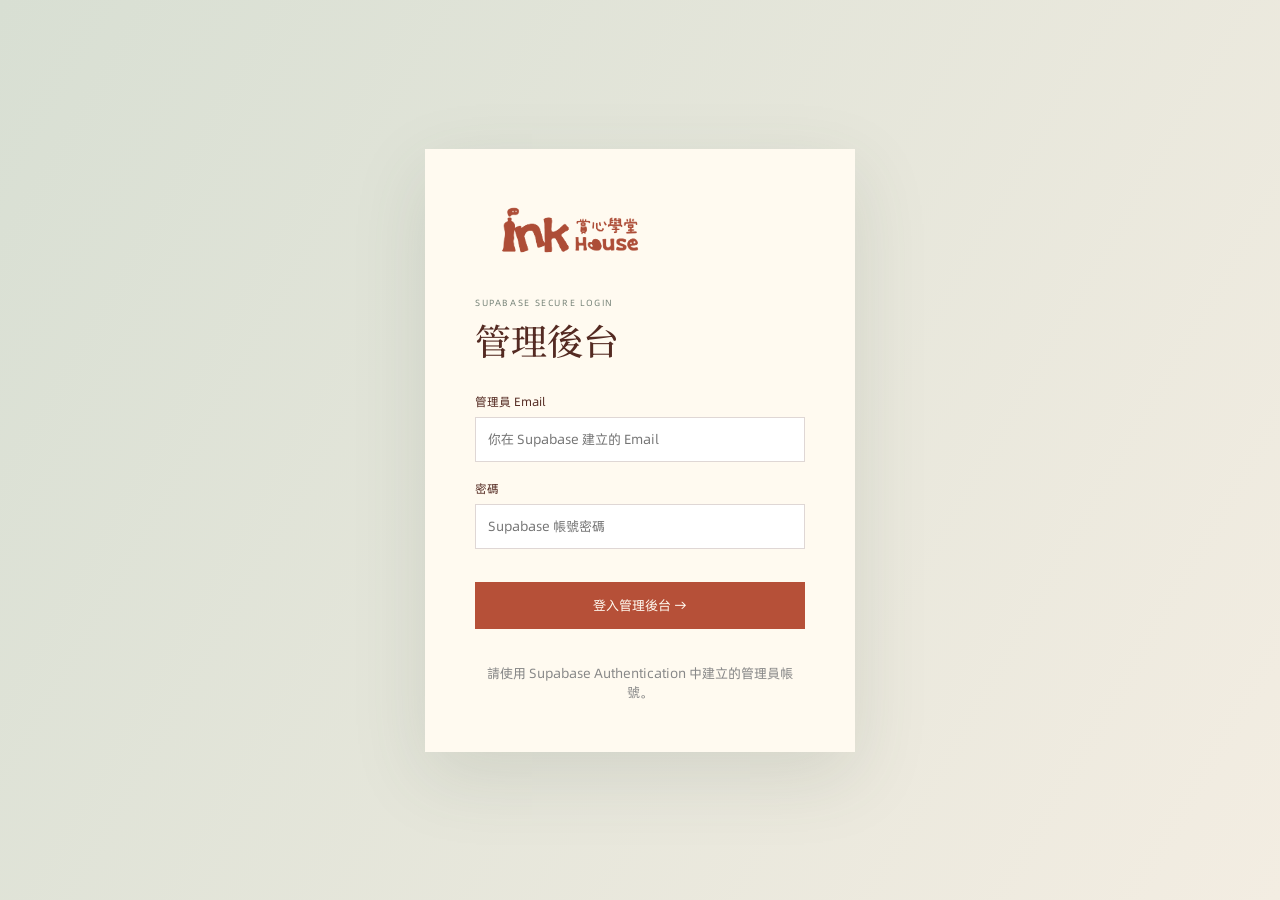
==== admin.html @ 8b14c0f1 "Build Ink House course website" ====
<!doctype html><html lang="zh-Hant"><head><meta charset="UTF-8"><meta name="viewport" content="width=device-width,initial-scale=1"><title>INK HOUSE｜管理後台</title><link href="https://fonts.googleapis.com/css2?family=Noto+Sans+TC:wght@300;400;500;600&family=Noto+Serif+TC:wght@500;600&display=swap" rel="stylesheet"><link rel="stylesheet" href="css/admin.css"><style>[hidden]{display:none!important}.login-error{color:#a34f49;text-align:center;font-size:12px}</style></head><body>
<main class="login-screen" id="loginScreen"><form id="loginForm" class="login-card"><a href="index.html" class="brand"><span>INK</span> HOUSE</a><p>SUPABASE SECURE LOGIN</p><h1>管理後台</h1><label>管理員 Email<input name="email" type="email" required placeholder="你在 Supabase 建立的 Email"></label><label>密碼<input name="password" type="password" required placeholder="Supabase 帳號密碼"></label><button type="submit">登入管理後台 →</button><p class="login-error" id="loginError"></p><small>請使用 Supabase Authentication 中建立的管理員帳號。</small></form></main>
<div class="dashboard" id="dashboard" hidden><aside><a href="index.html" class="brand"><span>INK</span> HOUSE</a><nav><button class="active" data-view="overview">⌂　總覽</button><button data-view="courses">◫　課程管理</button><button data-view="schedule">◷　排課管理</button><button data-view="signups">♙　報名名單</button></nav><button class="logout" id="logout">↪　登出</button></aside><main><header><div><p>ART STUDIO</p><h1 id="viewTitle">營運總覽</h1></div><a href="index.html" target="_blank">查看網站 ↗</a></header><section id="content"></section></main></div>
<dialog id="modal"><form id="editorForm"><header><h2 id="modalTitle">新增資料</h2><button type="button" data-close-modal aria-label="關閉">×</button></header><div id="formFields"></div><div class="modal-actions"><button type="button" data-close-modal>取消</button><button type="submit" value="save">儲存變更</button></div></form></dialog><script src="js/data.js?v=20260828-4"></script><script src="js/admin.js?v=20260828-4"></script></body></html>
---- css/admin.css ----
:root{--ink:#253229;--deep:#3e5547;--cream:#f4f0e7;--paper:#fbf9f4;--line:#dddcd4}*{box-sizing:border-box}body{margin:0;font-family:"Noto Sans TC",sans-serif;color:var(--ink);background:#f4f4ef}.brand{font-family:"Noto Serif TC";font-size:21px;letter-spacing:.12em;color:inherit;text-decoration:none}.brand span{font-weight:600}.login-screen{min-height:100vh;display:grid;place-items:center;background:linear-gradient(120deg,#d8dfd3,#f3ede2)}.login-card{width:min(430px,90vw);background:var(--paper);padding:50px;box-shadow:0 24px 70px #40504422}.login-card>p{font-size:9px;letter-spacing:.18em;color:#78857a;margin:35px 0 5px}.login-card h1{font-family:"Noto Serif TC";font-weight:500;font-size:36px;margin:0 0 28px}.login-card label,#editorForm label{font-size:12px;display:block;margin:18px 0}.login-card input,#editorForm input,#editorForm select,#editorForm textarea{width:100%;padding:12px;border:1px solid var(--line);margin-top:7px;background:white}.login-card button,.modal-actions button{border:0;background:var(--deep);color:white;padding:14px;width:100%;margin-top:15px;cursor:pointer}.login-card small{display:block;text-align:center;color:#888;margin-top:20px}.dashboard{min-height:100vh;display:grid;grid-template-columns:240px 1fr}.dashboard aside{background:#26352c;color:white;padding:35px 22px;display:flex;flex-direction:column}.dashboard aside .brand{padding:0 12px}.dashboard nav{margin-top:55px;display:grid;gap:8px}.dashboard nav button,.logout{border:0;background:transparent;color:#bfc8c1;text-align:left;padding:13px;border-radius:5px;cursor:pointer}.dashboard nav button.active{background:#ffffff15;color:white}.logout{margin-top:auto}.dashboard>main{padding:38px 5vw}.dashboard main>header{display:flex;justify-content:space-between;align-items:center;margin-bottom:45px}.dashboard main>header p{font-size:9px;letter-spacing:.18em;color:#89928b;margin:0}.dashboard main>header h1{font-family:"Noto Serif TC";font-weight:500;margin:3px 0;font-size:32px}.dashboard main>header a{color:inherit;font-size:12px}.stats{display:grid;grid-template-columns:repeat(3,1fr);gap:18px}.stat{background:white;padding:25px;border:1px solid #e9e8e1}.stat span{font-size:11px;color:#7d857f}.stat strong{font-family:"Noto Serif TC";display:block;font-size:38px;font-weight:500;margin-top:8px}.panel{background:white;border:1px solid #e9e8e1;margin-top:22px;padding:25px}.panel-head{display:flex;justify-content:space-between;align-items:center;margin-bottom:18px}.panel h2{font-family:"Noto Serif TC";font-weight:500;margin:0}.add-button{border:0;background:var(--deep);color:white;padding:10px 16px;cursor:pointer}table{width:100%;border-collapse:collapse;font-size:13px}th{text-align:left;color:#8a918c;font-weight:400;font-size:10px;letter-spacing:.08em;padding:12px;border-bottom:1px solid var(--line)}td{padding:15px 12px;border-bottom:1px solid #eee}.badge{padding:5px 9px;background:#edf2ed;color:#4f6855;border-radius:20px;font-size:10px}.actions button{border:0;background:transparent;cursor:pointer;color:#667069}.actions .delete{color:#a06058}dialog{border:0;padding:0;width:min(540px,92vw);box-shadow:0 20px 80px #0003}dialog::backdrop{background:#1e2d2499}#editorForm{padding:30px}#editorForm header{display:flex;justify-content:space-between}#editorForm header h2{font-family:"Noto Serif TC";font-weight:500}#editorForm header button{border:0;background:transparent;font-size:25px}.modal-actions{display:flex;gap:10px}.modal-actions button:first-child{background:#ddd;color:#333}.empty{text-align:center;padding:45px;color:#888}@media(max-width:750px){.dashboard{grid-template-columns:1fr}.dashboard aside{padding:18px;display:block}.dashboard aside nav{margin:20px 0 0;display:flex;overflow:auto}.dashboard aside .logout{display:none}.dashboard>main{padding:25px 18px}.stats{grid-template-columns:1fr}.panel{padding:15px;overflow:auto}.dashboard main>header{margin-bottom:25px}.dashboard main>header a{display:none}.login-card{padding:35px 25px}}
.admin-form-row{display:grid;grid-template-columns:1fr 1fr;gap:14px}
.weekday-field{border:1px solid var(--line);padding:12px;margin:18px 0}
.weekday-field legend{font-size:12px;font-weight:600;padding:0 5px}
.weekday-field label{display:inline-flex!important;align-items:center;gap:5px;margin:5px 12px 5px 0!important}
.weekday-field input{width:auto!important;margin:0!important}
@media(max-width:520px){.admin-form-row{grid-template-columns:1fr}}
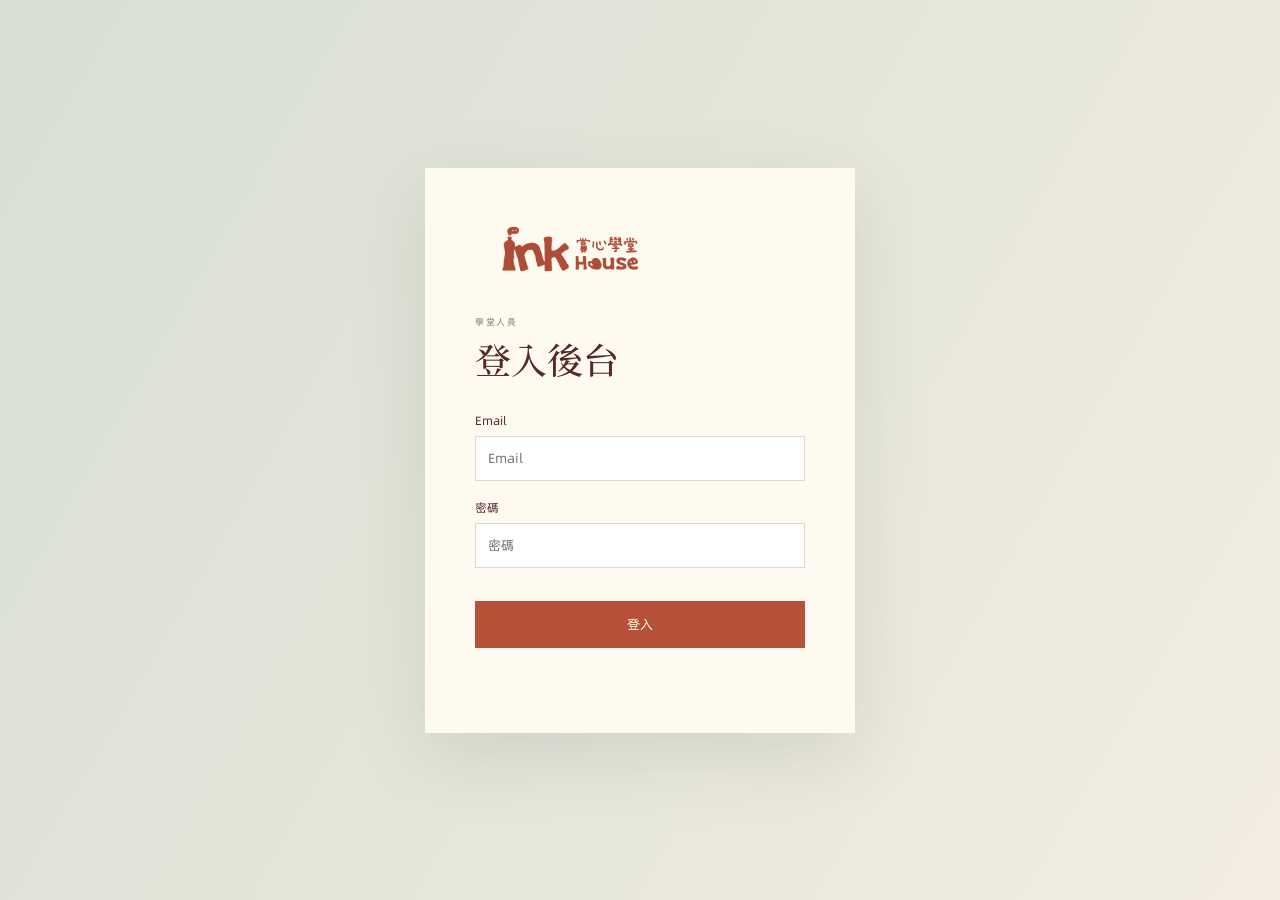
==== commit 3b2e6503: "first" ====
--- a/admin.html
+++ b/admin.html
@@ -1,4 +1,4 @@
 <!doctype html><html lang="zh-Hant"><head><meta charset="UTF-8"><meta name="viewport" content="width=device-width,initial-scale=1"><title>INK HOUSE｜管理後台</title><link href="https://fonts.googleapis.com/css2?family=Noto+Sans+TC:wght@300;400;500;600&family=Noto+Serif+TC:wght@500;600&display=swap" rel="stylesheet"><link rel="stylesheet" href="css/admin.css"><style>[hidden]{display:none!important}.login-error{color:#a34f49;text-align:center;font-size:12px}</style></head><body>
-<main class="login-screen" id="loginScreen"><form id="loginForm" class="login-card"><a href="index.html" class="brand"><span>INK</span> HOUSE</a><p>SUPABASE SECURE LOGIN</p><h1>管理後台</h1><label>管理員 Email<input name="email" type="email" required placeholder="你在 Supabase 建立的 Email"></label><label>密碼<input name="password" type="password" required placeholder="Supabase 帳號密碼"></label><button type="submit">登入管理後台 →</button><p class="login-error" id="loginError"></p><small>請使用 Supabase Authentication 中建立的管理員帳號。</small></form></main>
-<div class="dashboard" id="dashboard" hidden><aside><a href="index.html" class="brand"><span>INK</span> HOUSE</a><nav><button class="active" data-view="overview">⌂　總覽</button><button data-view="courses">◫　課程管理</button><button data-view="schedule">◷　排課管理</button><button data-view="signups">♙　報名名單</button></nav><button class="logout" id="logout">↪　登出</button></aside><main><header><div><p>ART STUDIO</p><h1 id="viewTitle">營運總覽</h1></div><a href="index.html" target="_blank">查看網站 ↗</a></header><section id="content"></section></main></div>
-<dialog id="modal"><form id="editorForm"><header><h2 id="modalTitle">新增資料</h2><button type="button" data-close-modal aria-label="關閉">×</button></header><div id="formFields"></div><div class="modal-actions"><button type="button" data-close-modal>取消</button><button type="submit" value="save">儲存變更</button></div></form></dialog><script src="js/data.js?v=20260828-4"></script><script src="js/admin.js?v=20260828-4"></script></body></html>
+<main class="login-screen" id="loginScreen"><form id="loginForm" class="login-card"><a href="index.html" class="brand"><span>INK</span> HOUSE</a><p>學堂人員</p><h1>登入後台</h1><label>Email<input name="email" type="email" required placeholder="Email"></label><label>密碼<input name="password" type="password" required placeholder="密碼"></label><button type="submit">登入</button><p class="login-error" id="loginError"></p></form></main>
+<div class="dashboard" id="dashboard" hidden><aside><a href="index.html" class="brand"><span>INK</span> HOUSE</a><nav><button class="active" data-view="overview">⌂　總覽</button><button data-view="courses">◫　課程管理</button><button data-view="photos">▣　主頁照片</button><button data-view="signups">♙　報名名單</button></nav><button class="logout" id="logout">↪　登出</button></aside><main><header><div><p>ART STUDIO</p><h1 id="viewTitle">營運總覽</h1></div><a href="index.html" target="_blank">查看網站 ↗</a></header><section id="content"></section></main></div>
+<dialog id="modal"><form id="editorForm"><header><h2 id="modalTitle">新增資料</h2><button type="button" data-close-modal aria-label="關閉">×</button></header><div id="formFields"></div><div class="modal-actions"><button type="button" data-close-modal>取消</button><button type="submit" value="save">儲存變更</button></div></form></dialog><script src="js/data.js?v=20260917-3"></script><script src="js/admin.js?v=20260917-3"></script></body></html>
--- a/css/admin.css
+++ b/css/admin.css
@@ -4,4 +4,14 @@
 .weekday-field legend{font-size:12px;font-weight:600;padding:0 5px}
 .weekday-field label{display:inline-flex!important;align-items:center;gap:5px;margin:5px 12px 5px 0!important}
 .weekday-field input{width:auto!important;margin:0!important}
-@media(max-width:520px){.admin-form-row{grid-template-columns:1fr}}
+.photo-grid{display:grid;grid-template-columns:repeat(auto-fill,minmax(180px,1fr));gap:14px}
+.photo-card{border:1px solid #e9e8e1;background:#fbf9f4;padding:10px}
+.photo-card img{width:100%;height:140px;object-fit:cover;display:block;background:#eee}
+.photo-card .actions{display:flex;flex-wrap:wrap;gap:8px;margin-top:8px}
+.photo-card .actions button:disabled{opacity:.3;cursor:default}
+.photo-empty{height:140px;display:grid;place-items:center;color:#888;background:#f0efe8;font-size:12px}
+.about-slots{display:grid;grid-template-columns:1fr 1fr;gap:18px}
+.about-slots .photo-card img,.about-slots .photo-empty{height:220px}
+.slot-label{font-size:12px;margin:0 0 10px;color:#667069}
+.panel code{font-size:12px;background:#f0efe8;padding:2px 6px}
+@media(max-width:520px){.admin-form-row,.about-slots{grid-template-columns:1fr}}
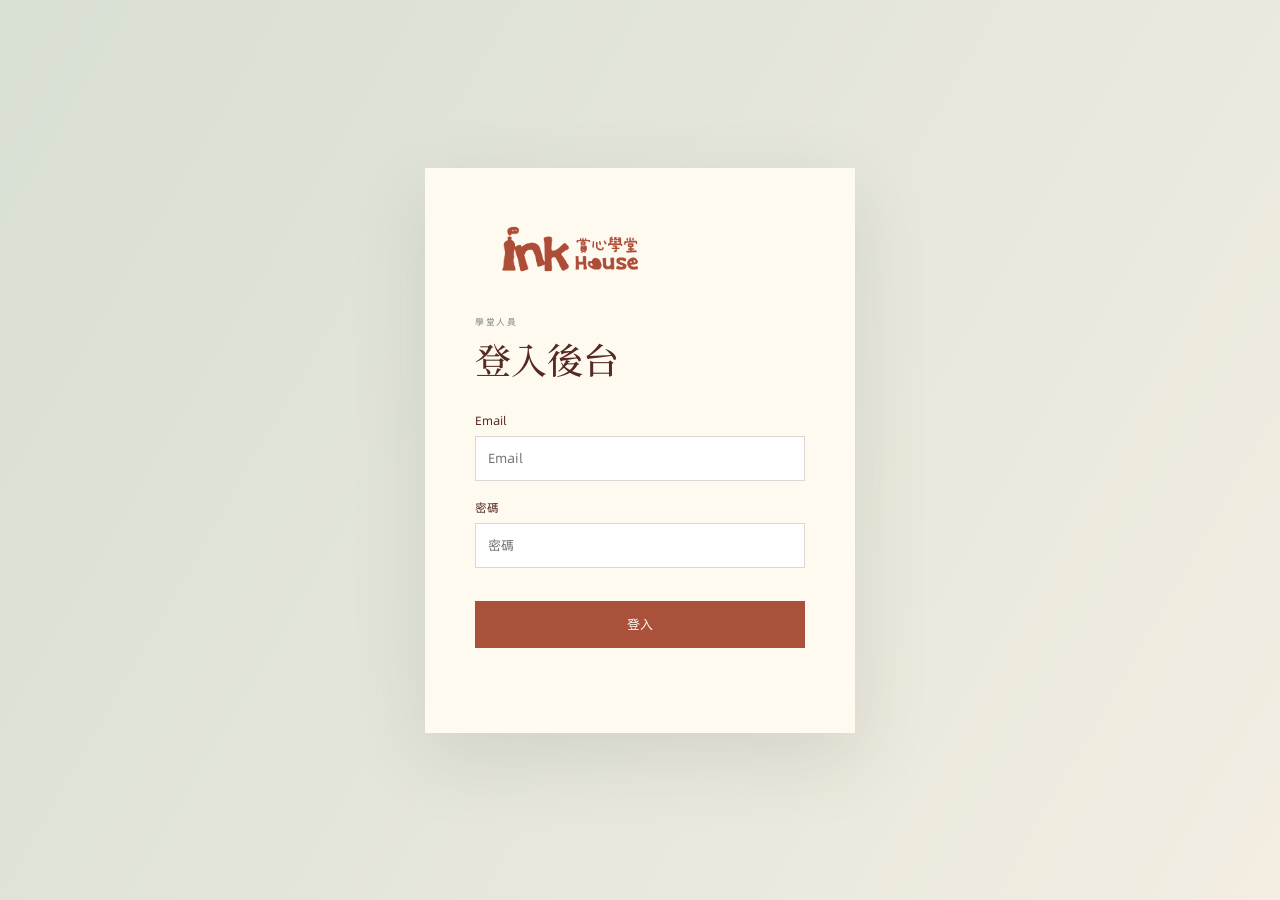
==== commit 21bbb6c4: "prod" ====
--- a/admin.html
+++ b/admin.html
@@ -1,4 +1,4 @@
-<!doctype html><html lang="zh-Hant"><head><meta charset="UTF-8"><meta name="viewport" content="width=device-width,initial-scale=1"><title>INK HOUSE｜管理後台</title><link href="https://fonts.googleapis.com/css2?family=Noto+Sans+TC:wght@300;400;500;600&family=Noto+Serif+TC:wght@500;600&display=swap" rel="stylesheet"><link rel="stylesheet" href="css/admin.css"><style>[hidden]{display:none!important}.login-error{color:#a34f49;text-align:center;font-size:12px}</style></head><body>
+<!doctype html><html lang="zh-Hant"><head><meta charset="UTF-8"><meta name="viewport" content="width=device-width,initial-scale=1"><title>INK HOUSE｜管理後台</title><link href="https://fonts.googleapis.com/css2?family=Noto+Sans+TC:wght@300;400;500;600&family=Noto+Serif+TC:wght@500;600&display=swap" rel="stylesheet"><link rel="stylesheet" href="css/admin.css?v=20260919-xls"><style>[hidden]{display:none!important}.login-error{color:#a34f49;text-align:center;font-size:12px}</style></head><body>
 <main class="login-screen" id="loginScreen"><form id="loginForm" class="login-card"><a href="index.html" class="brand"><span>INK</span> HOUSE</a><p>學堂人員</p><h1>登入後台</h1><label>Email<input name="email" type="email" required placeholder="Email"></label><label>密碼<input name="password" type="password" required placeholder="密碼"></label><button type="submit">登入</button><p class="login-error" id="loginError"></p></form></main>
 <div class="dashboard" id="dashboard" hidden><aside><a href="index.html" class="brand"><span>INK</span> HOUSE</a><nav><button class="active" data-view="overview">⌂　總覽</button><button data-view="courses">◫　課程管理</button><button data-view="photos">▣　主頁照片</button><button data-view="signups">♙　報名名單</button></nav><button class="logout" id="logout">↪　登出</button></aside><main><header><div><p>ART STUDIO</p><h1 id="viewTitle">營運總覽</h1></div><a href="index.html" target="_blank">查看網站 ↗</a></header><section id="content"></section></main></div>
-<dialog id="modal"><form id="editorForm"><header><h2 id="modalTitle">新增資料</h2><button type="button" data-close-modal aria-label="關閉">×</button></header><div id="formFields"></div><div class="modal-actions"><button type="button" data-close-modal>取消</button><button type="submit" value="save">儲存變更</button></div></form></dialog><script src="js/data.js?v=20260917-3"></script><script src="js/admin.js?v=20260917-3"></script></body></html>
+<dialog id="modal"><form id="editorForm"><header><h2 id="modalTitle">新增資料</h2><button type="button" data-close-modal aria-label="關閉">×</button></header><div id="formFields"></div><div class="modal-actions"><button type="button" data-close-modal>取消</button><button type="submit" value="save">儲存變更</button></div></form></dialog><script src="js/data.js?v=20260919-full"></script><script src="js/admin.js?v=20260919-xls"></script></body></html>
--- a/css/admin.css
+++ b/css/admin.css
@@ -1,9 +1,21 @@
-:root{--ink:#253229;--deep:#3e5547;--cream:#f4f0e7;--paper:#fbf9f4;--line:#dddcd4}*{box-sizing:border-box}body{margin:0;font-family:"Noto Sans TC",sans-serif;color:var(--ink);background:#f4f4ef}.brand{font-family:"Noto Serif TC";font-size:21px;letter-spacing:.12em;color:inherit;text-decoration:none}.brand span{font-weight:600}.login-screen{min-height:100vh;display:grid;place-items:center;background:linear-gradient(120deg,#d8dfd3,#f3ede2)}.login-card{width:min(430px,90vw);background:var(--paper);padding:50px;box-shadow:0 24px 70px #40504422}.login-card>p{font-size:9px;letter-spacing:.18em;color:#78857a;margin:35px 0 5px}.login-card h1{font-family:"Noto Serif TC";font-weight:500;font-size:36px;margin:0 0 28px}.login-card label,#editorForm label{font-size:12px;display:block;margin:18px 0}.login-card input,#editorForm input,#editorForm select,#editorForm textarea{width:100%;padding:12px;border:1px solid var(--line);margin-top:7px;background:white}.login-card button,.modal-actions button{border:0;background:var(--deep);color:white;padding:14px;width:100%;margin-top:15px;cursor:pointer}.login-card small{display:block;text-align:center;color:#888;margin-top:20px}.dashboard{min-height:100vh;display:grid;grid-template-columns:240px 1fr}.dashboard aside{background:#26352c;color:white;padding:35px 22px;display:flex;flex-direction:column}.dashboard aside .brand{padding:0 12px}.dashboard nav{margin-top:55px;display:grid;gap:8px}.dashboard nav button,.logout{border:0;background:transparent;color:#bfc8c1;text-align:left;padding:13px;border-radius:5px;cursor:pointer}.dashboard nav button.active{background:#ffffff15;color:white}.logout{margin-top:auto}.dashboard>main{padding:38px 5vw}.dashboard main>header{display:flex;justify-content:space-between;align-items:center;margin-bottom:45px}.dashboard main>header p{font-size:9px;letter-spacing:.18em;color:#89928b;margin:0}.dashboard main>header h1{font-family:"Noto Serif TC";font-weight:500;margin:3px 0;font-size:32px}.dashboard main>header a{color:inherit;font-size:12px}.stats{display:grid;grid-template-columns:repeat(3,1fr);gap:18px}.stat{background:white;padding:25px;border:1px solid #e9e8e1}.stat span{font-size:11px;color:#7d857f}.stat strong{font-family:"Noto Serif TC";display:block;font-size:38px;font-weight:500;margin-top:8px}.panel{background:white;border:1px solid #e9e8e1;margin-top:22px;padding:25px}.panel-head{display:flex;justify-content:space-between;align-items:center;margin-bottom:18px}.panel h2{font-family:"Noto Serif TC";font-weight:500;margin:0}.add-button{border:0;background:var(--deep);color:white;padding:10px 16px;cursor:pointer}table{width:100%;border-collapse:collapse;font-size:13px}th{text-align:left;color:#8a918c;font-weight:400;font-size:10px;letter-spacing:.08em;padding:12px;border-bottom:1px solid var(--line)}td{padding:15px 12px;border-bottom:1px solid #eee}.badge{padding:5px 9px;background:#edf2ed;color:#4f6855;border-radius:20px;font-size:10px}.actions button{border:0;background:transparent;cursor:pointer;color:#667069}.actions .delete{color:#a06058}dialog{border:0;padding:0;width:min(540px,92vw);box-shadow:0 20px 80px #0003}dialog::backdrop{background:#1e2d2499}#editorForm{padding:30px}#editorForm header{display:flex;justify-content:space-between}#editorForm header h2{font-family:"Noto Serif TC";font-weight:500}#editorForm header button{border:0;background:transparent;font-size:25px}.modal-actions{display:flex;gap:10px}.modal-actions button:first-child{background:#ddd;color:#333}.empty{text-align:center;padding:45px;color:#888}@media(max-width:750px){.dashboard{grid-template-columns:1fr}.dashboard aside{padding:18px;display:block}.dashboard aside nav{margin:20px 0 0;display:flex;overflow:auto}.dashboard aside .logout{display:none}.dashboard>main{padding:25px 18px}.stats{grid-template-columns:1fr}.panel{padding:15px;overflow:auto}.dashboard main>header{margin-bottom:25px}.dashboard main>header a{display:none}.login-card{padding:35px 25px}}
-.admin-form-row{display:grid;grid-template-columns:1fr 1fr;gap:14px}
-.weekday-field{border:1px solid var(--line);padding:12px;margin:18px 0}
-.weekday-field legend{font-size:12px;font-weight:600;padding:0 5px}
+:root{--ink:#253229;--deep:#3e5547;--cream:#f4f0e7;--paper:#fbf9f4;--line:#dddcd4}*{box-sizing:border-box}body{margin:0;font-family:"Noto Sans TC",sans-serif;color:var(--ink);background:#f4f4ef}.brand{font-family:"Noto Serif TC";font-size:21px;letter-spacing:.12em;color:inherit;text-decoration:none}.brand span{font-weight:600}.login-screen{min-height:100vh;display:grid;place-items:center;background:linear-gradient(120deg,#d8dfd3,#f3ede2)}.login-card{width:min(430px,90vw);background:var(--paper);padding:50px;box-shadow:0 24px 70px #40504422}.login-card>p{font-size:9px;letter-spacing:.18em;color:#78857a;margin:35px 0 5px}.login-card h1{font-family:"Noto Serif TC";font-weight:500;font-size:36px;margin:0 0 28px}.login-card label,#editorForm label{font-size:12px;display:block;margin:18px 0}.login-card input,#editorForm input,#editorForm select,#editorForm textarea{width:100%;padding:12px;border:1px solid var(--line);margin-top:7px;background:white}.login-card button,.modal-actions button{border:0;background:var(--deep);color:white;padding:14px;width:100%;margin-top:15px;cursor:pointer}.login-card small{display:block;text-align:center;color:#888;margin-top:20px}.dashboard{min-height:100vh;display:grid;grid-template-columns:240px 1fr}.dashboard aside{background:#26352c;color:white;padding:35px 22px;display:flex;flex-direction:column}.dashboard aside .brand{padding:0 12px}.dashboard nav{margin-top:55px;display:grid;gap:8px}.dashboard nav button,.logout{border:0;background:transparent;color:#bfc8c1;text-align:left;padding:13px;border-radius:5px;cursor:pointer}.dashboard nav button.active{background:#ffffff15;color:white}.logout{margin-top:auto}.dashboard>main{padding:38px 5vw}.dashboard main>header{display:flex;justify-content:space-between;align-items:center;margin-bottom:45px}.dashboard main>header p{font-size:9px;letter-spacing:.18em;color:#89928b;margin:0}.dashboard main>header h1{font-family:"Noto Serif TC";font-weight:500;margin:3px 0;font-size:32px}.dashboard main>header a{color:inherit;font-size:12px}.stats{display:grid;grid-template-columns:repeat(3,1fr);gap:18px}.stat{background:white;padding:25px;border:1px solid #e9e8e1}.stat span{font-size:11px;color:#7d857f}.stat strong{font-family:"Noto Serif TC";display:block;font-size:38px;font-weight:500;margin-top:8px}.panel{background:white;border:1px solid #e9e8e1;margin-top:22px;padding:25px}.panel-head{display:flex;justify-content:space-between;align-items:center;margin-bottom:18px}.panel h2{font-family:"Noto Serif TC";font-weight:500;margin:0}.add-button{border:0;background:var(--deep);color:white;padding:10px 16px;cursor:pointer}table{width:100%;border-collapse:collapse;font-size:13px}th{text-align:left;color:#8a918c;font-weight:400;font-size:10px;letter-spacing:.08em;padding:12px;border-bottom:1px solid var(--line)}td{padding:15px 12px;border-bottom:1px solid #eee}.badge{padding:5px 9px;background:#edf2ed;color:#4f6855;border-radius:20px;font-size:10px}.actions button{border:0;background:transparent;cursor:pointer;color:#667069}.actions .delete{color:#a06058}dialog{border:0;padding:0;width:min(540px,92vw);max-height:92vh;overflow:auto;box-shadow:0 20px 80px #0003}dialog::backdrop{background:#1e2d2499}#editorForm{padding:30px}#editorForm header{display:flex;justify-content:space-between}#editorForm header h2{font-family:"Noto Serif TC";font-weight:500}#editorForm header button{border:0;background:transparent;font-size:25px}.modal-actions{display:flex;gap:10px}.modal-actions button:first-child{background:#ddd;color:#333}.empty{text-align:center;padding:45px;color:#888}@media(max-width:750px){.dashboard{grid-template-columns:1fr}.dashboard aside{padding:18px;display:block}.dashboard aside nav{margin:20px 0 0;display:flex;overflow:auto}.dashboard aside .logout{display:none}.dashboard>main{padding:25px 18px}.stats{grid-template-columns:1fr}.panel{padding:15px;overflow:auto}.dashboard main>header{margin-bottom:25px}.dashboard main>header a{display:none}.login-card{padding:35px 25px}}
+.header-actions{display:flex;align-items:center;gap:12px;flex-wrap:wrap}
+	.header-actions .add-button{margin:0;width:auto}
+	#imageDirStatus{font-size:12px;color:#7d857f}
+	#imageDirStatus.dir-ok{color:#4f6855}
+	#imageDirStatus.dir-off{color:#a06058}
+.weekday-field,.date-field{border:1px solid var(--line);padding:12px;margin:18px 0}
+.weekday-field legend,.date-field legend{font-size:12px;font-weight:600;padding:0 5px}
 .weekday-field label{display:inline-flex!important;align-items:center;gap:5px;margin:5px 12px 5px 0!important}
 .weekday-field input{width:auto!important;margin:0!important}
+.date-field .slot-label{margin:4px 0 10px}
+.date-row{display:flex;gap:8px;align-items:end;margin:0 0 8px}
+.date-row label{flex:1;margin:0!important}
+.date-row .remove-date{border:0;background:#eee;color:#333;padding:12px;cursor:pointer;width:auto;margin:0;white-space:nowrap}
+.add-date{border:1px dashed var(--line);background:white;color:var(--deep);padding:10px;width:100%;cursor:pointer;margin-top:4px}
+.check-inline{display:flex!important;align-items:center;gap:8px;margin:8px 0 18px!important}
+.check-inline input{width:auto!important;margin:0!important}
+#adultFeeFields[hidden]{display:none!important}
 .photo-grid{display:grid;grid-template-columns:repeat(auto-fill,minmax(180px,1fr));gap:14px}
 .photo-card{border:1px solid #e9e8e1;background:#fbf9f4;padding:10px}
 .photo-card img{width:100%;height:140px;object-fit:cover;display:block;background:#eee}
@@ -15,3 +27,24 @@
 .slot-label{font-size:12px;margin:0 0 10px;color:#667069}
 .panel code{font-size:12px;background:#f0efe8;padding:2px 6px}
 @media(max-width:520px){.admin-form-row,.about-slots{grid-template-columns:1fr}}
+	dialog.wide{width:min(760px,94vw)}
+	.admin-tabs{display:flex;gap:8px;flex-wrap:wrap}
+	.admin-tabs button{border:1px solid var(--line);background:#fff;color:var(--ink);padding:8px 14px;cursor:pointer;width:auto;margin:0}
+	.admin-tabs button.active{background:var(--deep);color:white;border-color:var(--deep)}
+	.slot-row{display:grid;grid-template-columns:1.1fr 1fr 1fr 1fr auto;gap:8px;align-items:end;margin:0 0 8px}
+	.slot-row label{margin:0!important}
+	.track-card{border:1px solid var(--line);padding:14px;margin:12px 0;background:#fbf9f4}
+	.track-row td{background:#f7f6f1}
+	.track-name{padding-left:28px}
+	.track-name span{margin-right:8px;color:#8a918c}
+	.thumb-row{display:flex;flex-wrap:wrap;gap:8px;margin-top:8px}
+	.work-thumb{position:relative;display:inline-block}
+	.work-thumb img{width:72px;height:72px;object-fit:cover;display:block}
+	.work-thumb button{position:absolute;top:2px;right:2px;width:22px;height:22px;padding:0;margin:0;border:0;background:#0008;color:white;cursor:pointer;line-height:22px}
+	#kidsSchedule[hidden],#adultSchedule[hidden],#adultFeeFields[hidden],#kidsExtra[hidden]{display:none!important}
+	@media(max-width:640px){.slot-row{grid-template-columns:1fr 1fr}}
+
+.signup-filters{display:grid;grid-template-columns:160px minmax(180px,1fr) minmax(180px,1fr);gap:12px;margin:0 0 18px}
+.signup-filters label{margin:0!important}
+.signup-filters input,.signup-filters select{width:100%;padding:10px;border:1px solid var(--line);margin-top:6px;background:white}
+@media(max-width:700px){.signup-filters{grid-template-columns:1fr}}
